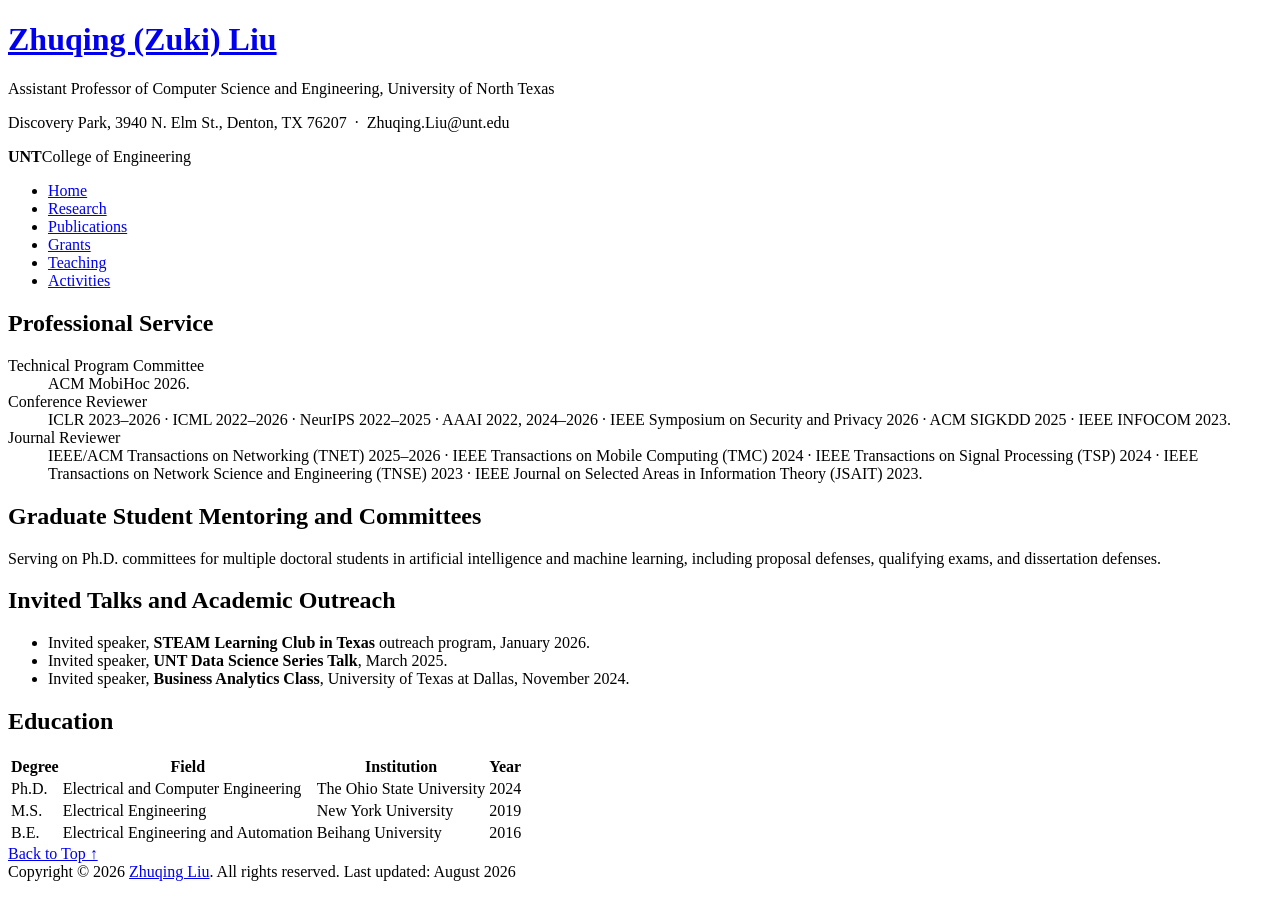
==== activities.html @ 9988d030 "Add files via upload" ====
<!DOCTYPE html>
<html lang="en">
<head>
<meta charset="utf-8">
<meta name="viewport" content="width=device-width, initial-scale=1">
<title>Activities &mdash; Zhuqing Liu</title>
<meta name="description" content="Professional service, invited talks, and education of Zhuqing Liu.">
<meta property="og:title" content="Activities &mdash; Zhuqing Liu">
<meta property="og:description" content="Professional service, invited talks, and education of Zhuqing Liu.">
<link rel="preconnect" href="https://fonts.googleapis.com">
<link rel="preconnect" href="https://fonts.gstatic.com" crossorigin>
<link href="https://fonts.googleapis.com/css2?family=Source+Sans+3:wght@400;600;700&display=swap" rel="stylesheet">
<link rel="stylesheet" href="style.css">
</head>
<body>
<a id="top"></a>

<div id="banner">
  <div class="inner">
    <div>
      <h1><a href="index.html">Zhuqing (Zuki) Liu</a></h1>
      <p class="tagline">Assistant Professor of Computer Science and Engineering, University of North Texas</p>
      <p class="where">Discovery Park, 3940 N. Elm St., Denton, TX 76207 &nbsp;&middot;&nbsp; Zhuqing.Liu@unt.edu</p>
    </div>
    <div class="crest"><strong>UNT</strong>College of Engineering</div>
  </div>
</div>

<div id="nav">
  <ul>
    <li><a href="index.html">Home</a></li>
    <li><a href="research.html">Research</a></li>
    <li><a href="publications.html">Publications</a></li>
    <li><a href="grants.html">Grants</a></li>
    <li><a href="teaching.html">Teaching</a></li>
    <li><a href="activities.html" class="active">Activities</a></li>
  </ul>
</div>

<div id="page">
  <h2>Professional Service</h2>

  <dl class="svc">
    <dt>Technical Program Committee</dt>
    <dd>ACM MobiHoc 2026.</dd>

    <dt>Conference Reviewer</dt>
    <dd>ICLR 2023&ndash;2026 &middot; ICML 2022&ndash;2026 &middot; NeurIPS 2022&ndash;2025 &middot;
        AAAI 2022, 2024&ndash;2026 &middot; IEEE Symposium on Security and Privacy 2026 &middot;
        ACM SIGKDD 2025 &middot; IEEE INFOCOM 2023.</dd>

    <dt>Journal Reviewer</dt>
    <dd>IEEE/ACM Transactions on Networking (TNET) 2025&ndash;2026 &middot;
        IEEE Transactions on Mobile Computing (TMC) 2024 &middot;
        IEEE Transactions on Signal Processing (TSP) 2024 &middot;
        IEEE Transactions on Network Science and Engineering (TNSE) 2023 &middot;
        IEEE Journal on Selected Areas in Information Theory (JSAIT) 2023.</dd>
  </dl>

  <h2>Graduate Student Mentoring and Committees</h2>
  <p>
    Serving on Ph.D. committees for multiple doctoral students in artificial intelligence and machine
    learning, including proposal defenses, qualifying exams, and dissertation defenses.
  </p>

  <h2>Invited Talks and Academic Outreach</h2>
  <ul class="plain">
    <li>Invited speaker, <b>STEAM Learning Club in Texas</b> outreach program, January 2026.</li>
    <li>Invited speaker, <b>UNT Data Science Series Talk</b>, March 2025.</li>
    <li>Invited speaker, <b>Business Analytics Class</b>, University of Texas at Dallas,
        November 2024.</li>
  </ul>

  <h2>Education</h2>
  <table class="grid">
    <tr><th>Degree</th><th>Field</th><th>Institution</th><th>Year</th></tr>
    <tr><td>Ph.D.</td><td>Electrical and Computer Engineering</td><td>The Ohio State University</td><td>2024</td></tr>
    <tr><td>M.S.</td><td>Electrical Engineering</td><td>New York University</td><td>2019</td></tr>
    <tr><td>B.E.</td><td>Electrical Engineering and Automation</td><td>Beihang University</td><td>2016</td></tr>
  </table>

  <a class="totop" href="#top">Back to Top &uarr;</a>
</div>

<div id="footer">
  <div class="inner">
    <span>Copyright &copy; 2026 <a href="mailto:Zhuqing.Liu@unt.edu">Zhuqing Liu</a>. All rights reserved.</span>
    <span>Last updated: August 2026</span>
  </div>
</div>

</body>
</html>
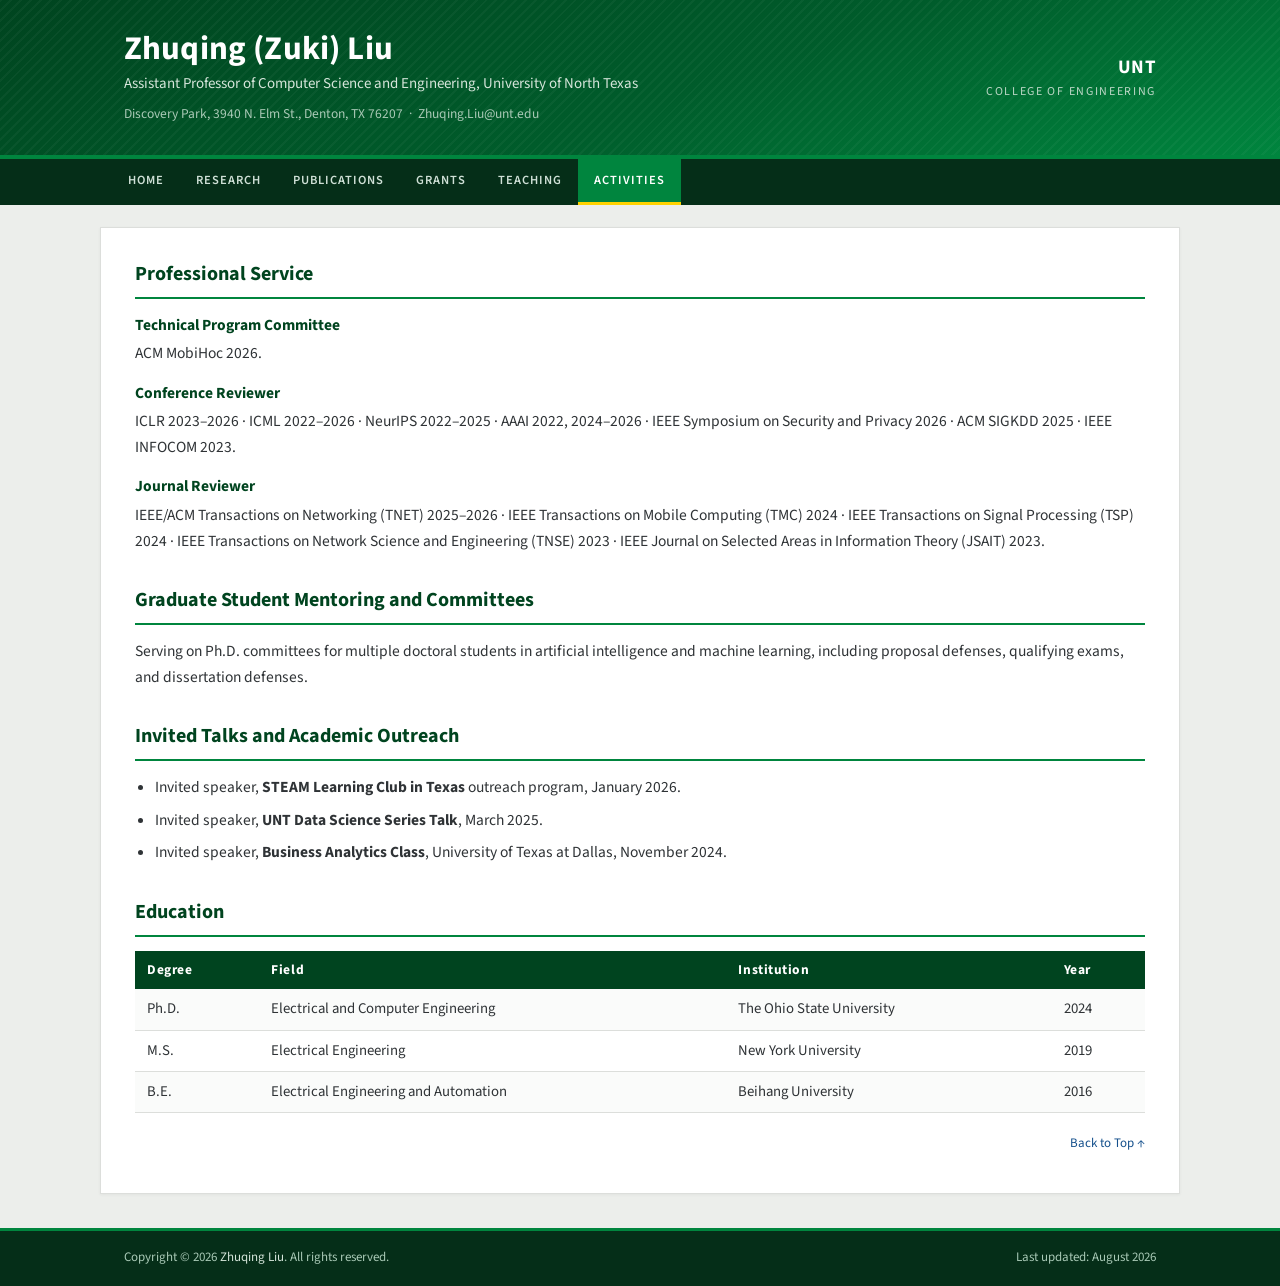
==== commit 46d70975: "Add files via upload" ====
--- a/activities.html
+++ b/activities.html
@@ -3,9 +3,9 @@
 <head>
 <meta charset="utf-8">
 <meta name="viewport" content="width=device-width, initial-scale=1">
-<title>Activities &mdash; Zhuqing Liu</title>
+<title>Activities | Zhuqing Liu</title>
 <meta name="description" content="Professional service, invited talks, and education of Zhuqing Liu.">
-<meta property="og:title" content="Activities &mdash; Zhuqing Liu">
+<meta property="og:title" content="Activities | Zhuqing Liu">
 <meta property="og:description" content="Professional service, invited talks, and education of Zhuqing Liu.">
 <link rel="preconnect" href="https://fonts.googleapis.com">
 <link rel="preconnect" href="https://fonts.gstatic.com" crossorigin>
--- a/style.css
+++ b/style.css
@@ -0,0 +1,350 @@
+/* =========================================================
+   Zhuqing Liu — academic homepage
+   Classic template layout: banner, nav bar, white content
+   panel, sidebar, footer.
+   ========================================================= */
+
+:root{
+  --green:      #00853e;   /* UNT green */
+  --green-dk:   #00441f;
+  --green-mid:  #005c2b;
+  --link:       #15508c;
+  --link-hover: #a02c00;
+  --role-red:   #c62828;
+  --text:       #2f3336;
+  --soft:       #6b7075;
+  --line:       #dcdedb;
+  --panel:      #ffffff;
+  --bg:         #eceeeb;
+  --wide:       1080px;
+}
+
+*,*::before,*::after{ box-sizing:border-box; }
+
+body{
+  margin:0;
+  background:var(--bg);
+  color:var(--text);
+  font-family:"Source Sans 3", Arial, Helvetica, sans-serif;
+  font-size:15.5px;
+  line-height:1.65;
+}
+
+a{ color:var(--link); text-decoration:none; }
+a:hover{ color:var(--link-hover); text-decoration:underline; }
+
+.inner{ max-width:var(--wide); margin:0 auto; padding:0 24px; }
+
+/* ---------- banner -------------------------------------- */
+
+#banner{
+  background:
+    repeating-linear-gradient(135deg, rgba(255,255,255,.035) 0 2px, transparent 2px 7px),
+    linear-gradient(160deg, var(--green-dk) 0%, var(--green-mid) 55%, var(--green) 100%);
+  color:#fff;
+  border-bottom:4px solid var(--green);
+}
+
+#banner .inner{
+  display:flex;
+  align-items:center;
+  justify-content:space-between;
+  gap:28px;
+  padding-top:30px;
+  padding-bottom:30px;
+}
+
+#banner h1{
+  font-size:33px;
+  font-weight:700;
+  letter-spacing:.005em;
+  margin:0 0 4px;
+  line-height:1.15;
+}
+#banner h1 a{ color:#fff; text-decoration:none; }
+#banner .tagline{ margin:0; font-size:15px; color:#d5e5da; }
+#banner .where{ margin:6px 0 0; font-size:13.5px; color:#a9c9b6; }
+
+.crest{
+  text-align:right;
+  font-size:12px;
+  letter-spacing:.14em;
+  text-transform:uppercase;
+  color:#bcd7c6;
+  line-height:1.5;
+  white-space:nowrap;
+}
+.crest strong{ display:block; font-size:19px; letter-spacing:.02em; color:#fff; font-weight:700; }
+
+/* ---------- nav ----------------------------------------- */
+
+#nav{ background:#052e18; }
+#nav ul{
+  max-width:var(--wide);
+  margin:0 auto;
+  padding:0 12px;
+  list-style:none;
+  display:flex;
+  flex-wrap:wrap;
+}
+#nav a{
+  display:block;
+  padding:11px 16px;
+  color:#cfe0d6;
+  font-size:12.5px;
+  font-weight:600;
+  letter-spacing:.08em;
+  text-transform:uppercase;
+  text-decoration:none;
+  border-bottom:3px solid transparent;
+}
+#nav a:hover{ background:#0a4526; color:#fff; text-decoration:none; }
+#nav a.active{ background:var(--green); color:#fff; border-bottom-color:#ffd200; }
+
+/* ---------- page panel ---------------------------------- */
+
+#page{
+  max-width:var(--wide);
+  margin:22px auto 34px;
+  background:var(--panel);
+  border:1px solid var(--line);
+  box-shadow:0 1px 3px rgba(0,0,0,.05);
+  padding:30px 34px 38px;
+}
+
+.cols{ display:grid; grid-template-columns:236px minmax(0,1fr); gap:34px; align-items:start; }
+
+/* ---------- sidebar ------------------------------------- */
+
+#sidebar .photo{
+  width:100%;
+  display:block;
+  border:1px solid var(--line);
+  padding:4px;
+  background:#fff;
+}
+
+.card{
+  border:1px solid var(--line);
+  border-top:3px solid var(--green);
+  padding:12px 14px;
+  margin-top:16px;
+  font-size:14px;
+  line-height:1.55;
+}
+.card h3{
+  margin:0 0 8px;
+  font-size:13px;
+  letter-spacing:.09em;
+  text-transform:uppercase;
+  color:var(--green-dk);
+}
+.card p{ margin:0 0 8px; }
+.card p:last-child{ margin-bottom:0; }
+.card .k{ color:var(--soft); display:block; font-size:12.5px; }
+.card a{ word-break:break-word; }
+
+.btn{
+  display:block;
+  text-align:center;
+  background:var(--green);
+  color:#fff !important;
+  padding:9px 10px;
+  margin-top:14px;
+  font-size:13px;
+  font-weight:700;
+  letter-spacing:.07em;
+  text-transform:uppercase;
+  border:0;
+}
+.btn:hover{ background:var(--green-dk); text-decoration:none; }
+
+/* ---------- headings & text ----------------------------- */
+
+h2{
+  font-size:20px;
+  font-weight:700;
+  color:var(--green-dk);
+  border-bottom:2px solid var(--green);
+  padding-bottom:6px;
+  margin:30px 0 14px;
+}
+h2:first-child, .content > h2:first-of-type{ margin-top:0; }
+
+h3{ font-size:16px; font-weight:700; color:#1e2426; margin:22px 0 8px; }
+
+p{ margin:0 0 12px; }
+
+.lead{ font-size:16.5px; }
+
+hr.sep{ border:0; border-top:1px solid var(--line); margin:26px 0; }
+
+/* ---------- callout ------------------------------------- */
+
+.notice{
+  background:#f2f8f4;
+  border:1px solid #cfe3d7;
+  border-left:5px solid var(--green);
+  padding:12px 16px;
+  margin:0 0 16px;
+}
+.notice b{ color:var(--green-dk); }
+
+/* ---------- news ---------------------------------------- */
+
+ul.news{ list-style:none; margin:0; padding:0; }
+ul.news li{
+  padding:8px 0 8px 20px;
+  border-bottom:1px dotted var(--line);
+  position:relative;
+  font-size:14.8px;
+}
+ul.news li::before{
+  content:"\25AA";
+  position:absolute;
+  left:2px;
+  top:7px;
+  color:var(--green);
+  font-size:11px;
+}
+ul.news li:last-child{ border-bottom:0; }
+ul.news b{ color:#1e2426; }
+
+/* ---------- numbered lists (publications) --------------- */
+
+ol.pubs{ margin:0; padding-left:26px; }
+ol.pubs > li{
+  margin-bottom:13px;
+  padding-left:4px;
+  font-size:14.8px;
+  line-height:1.6;
+}
+ol.pubs .title{ font-weight:700; color:#1e2426; }
+ol.pubs .title a{ font-weight:700; }
+ol.pubs .self{ text-decoration:underline; }
+ol.pubs .flag{ color:#a02c00; font-weight:700; }
+
+.yearbar{
+  background:#f4f6f4;
+  border-left:5px solid var(--green);
+  padding:5px 12px;
+  margin:24px 0 12px;
+  font-size:15px;
+  font-weight:700;
+  color:var(--green-dk);
+  letter-spacing:.03em;
+}
+
+/* ---------- grants -------------------------------------- */
+
+.agency{
+  background:var(--green-dk);
+  color:#fff;
+  padding:7px 14px;
+  margin:26px 0 0;
+  font-size:14.5px;
+  font-weight:700;
+  letter-spacing:.05em;
+}
+.agency:first-of-type{ margin-top:8px; }
+
+ol.grants{ margin:12px 0 0; padding-left:26px; }
+ol.grants > li{ margin-bottom:15px; font-size:14.8px; line-height:1.62; }
+ol.grants .title{ font-weight:700; color:#1e2426; }
+ol.grants .role{ font-weight:700; color:var(--role-red); }
+
+/* PI / Lead PI / Sole PI, highlighted wherever they appear */
+.role{ color:var(--role-red); font-weight:700; }
+table.summary .role{ font-weight:700; }
+ul.news .role{ font-weight:700; }
+ol.grants .amt{ font-weight:700; }
+
+table.summary{
+  width:100%;
+  border-collapse:collapse;
+  margin:0 0 6px;
+  font-size:14.5px;
+}
+table.summary th{
+  background:#f4f6f4;
+  text-align:left;
+  padding:8px 12px;
+  border:1px solid var(--line);
+  color:var(--green-dk);
+  width:230px;
+}
+table.summary td{ padding:8px 12px; border:1px solid var(--line); }
+
+/* ---------- generic tables (teaching) ------------------- */
+
+table.grid{ width:100%; border-collapse:collapse; font-size:14.8px; margin:0 0 10px; }
+table.grid th{
+  background:var(--green-dk);
+  color:#fff;
+  text-align:left;
+  padding:8px 12px;
+  font-weight:700;
+  font-size:13.5px;
+  letter-spacing:.04em;
+}
+table.grid td{ padding:8px 12px; border-bottom:1px solid var(--line); vertical-align:top; }
+table.grid tr:nth-child(even) td{ background:#fafbfa; }
+
+/* ---------- misc lists ---------------------------------- */
+
+ul.plain{ margin:0 0 12px; padding-left:20px; }
+ul.plain li{ margin-bottom:7px; }
+
+dl.svc{ margin:0; }
+dl.svc dt{ font-weight:700; color:var(--green-dk); margin-top:14px; }
+dl.svc dd{ margin:3px 0 0; }
+
+.foot-note{ font-size:13.5px; color:var(--soft); margin-top:16px; }
+
+/* ---------- footer -------------------------------------- */
+
+#footer{
+  border-top:3px solid var(--green);
+  background:#052e18;
+  color:#a9c9b6;
+  font-size:13px;
+}
+#footer .inner{
+  display:flex;
+  justify-content:space-between;
+  gap:16px;
+  flex-wrap:wrap;
+  padding-top:16px;
+  padding-bottom:18px;
+}
+#footer a{ color:#d5e5da; }
+
+.totop{ display:block; text-align:right; font-size:13px; margin-top:20px; }
+
+/* ---------- responsive ---------------------------------- */
+
+@media (max-width:860px){
+  #banner .inner{ flex-direction:column; align-items:flex-start; gap:10px; padding-top:22px; padding-bottom:22px; }
+  #banner h1{ font-size:26px; }
+  .crest{ text-align:left; }
+  #nav ul{ padding:0; }
+  #nav a{ padding:10px 12px; font-size:11.5px; }
+  #page{ padding:22px 18px 28px; margin:14px auto 24px; }
+  .cols{ grid-template-columns:1fr; gap:22px; }
+  #sidebar{ display:grid; grid-template-columns:150px minmax(0,1fr); gap:16px; align-items:start; }
+  #sidebar .card:first-of-type{ margin-top:0; }
+  table.summary th{ width:auto; }
+}
+
+@media (max-width:520px){
+  #sidebar{ grid-template-columns:1fr; }
+}
+
+@media print{
+  body{ background:#fff; font-size:10.5pt; }
+  #nav, #footer, .totop, .btn{ display:none; }
+  #page{ border:0; box-shadow:none; margin:0; padding:0; max-width:none; }
+  #banner{ background:#fff; color:#000; border-bottom:2px solid #000; }
+  #banner h1 a, #banner .tagline, #banner .where, .crest, .crest strong{ color:#000; }
+  a{ color:#000; }
+}
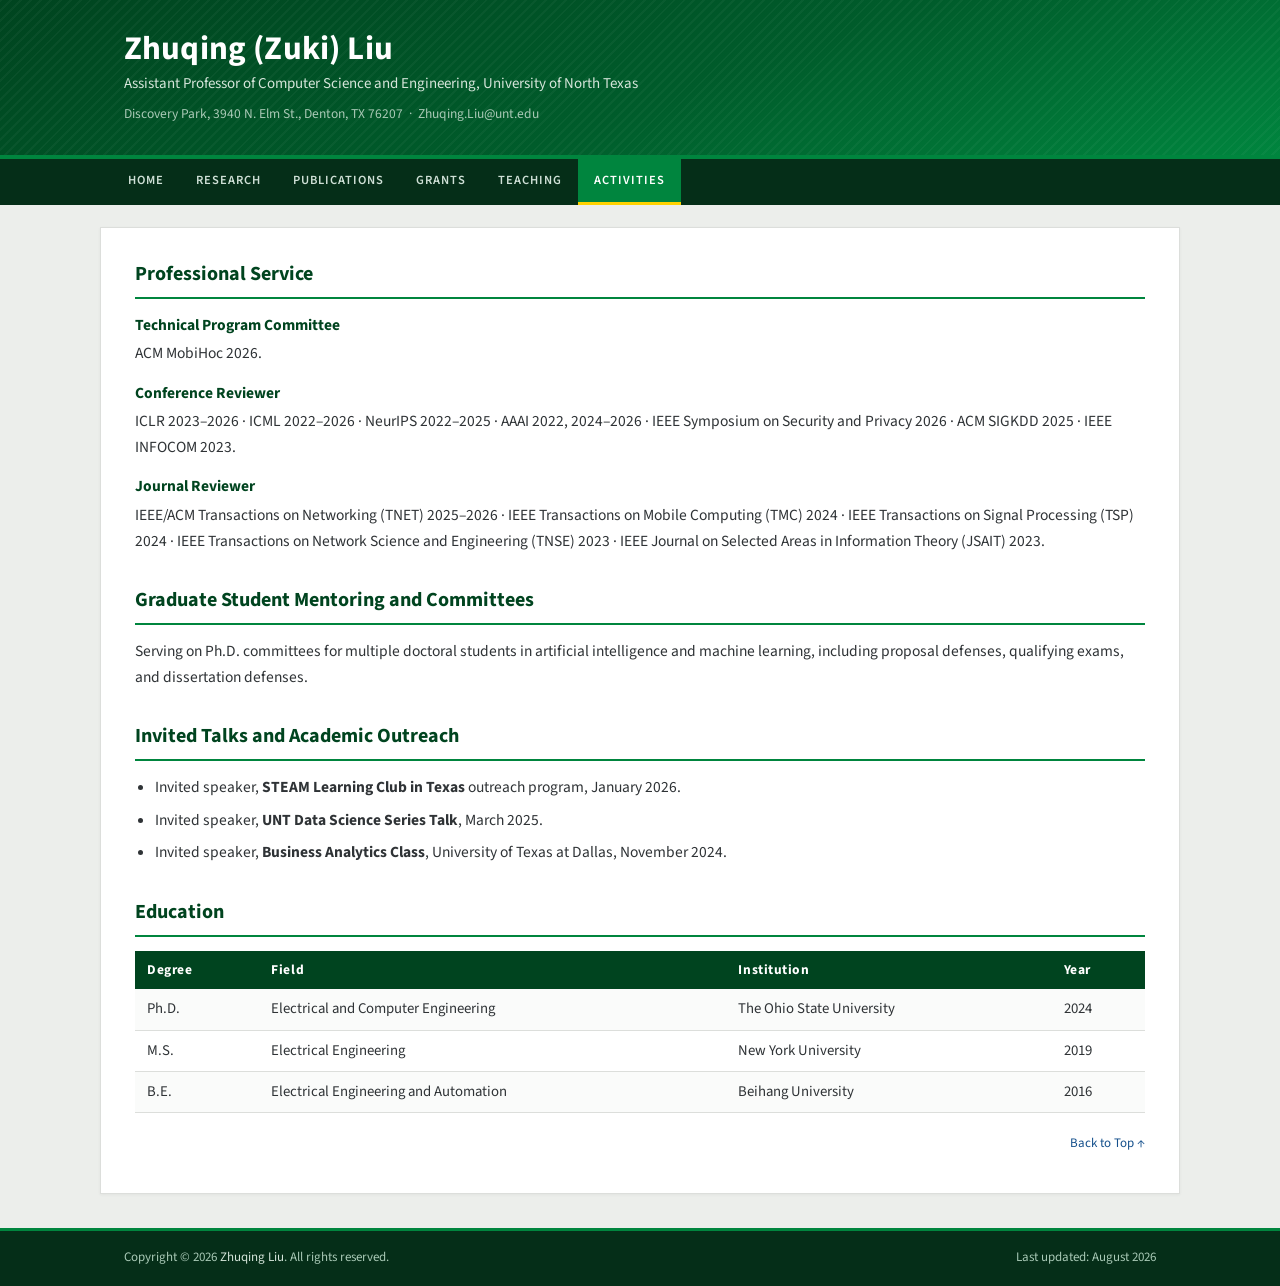
==== commit 8ed54bbe: "Update activities.html" ====
--- a/activities.html
+++ b/activities.html
@@ -22,7 +22,6 @@
       <p class="tagline">Assistant Professor of Computer Science and Engineering, University of North Texas</p>
       <p class="where">Discovery Park, 3940 N. Elm St., Denton, TX 76207 &nbsp;&middot;&nbsp; Zhuqing.Liu@unt.edu</p>
     </div>
-    <div class="crest"><strong>UNT</strong>College of Engineering</div>
   </div>
 </div>
 
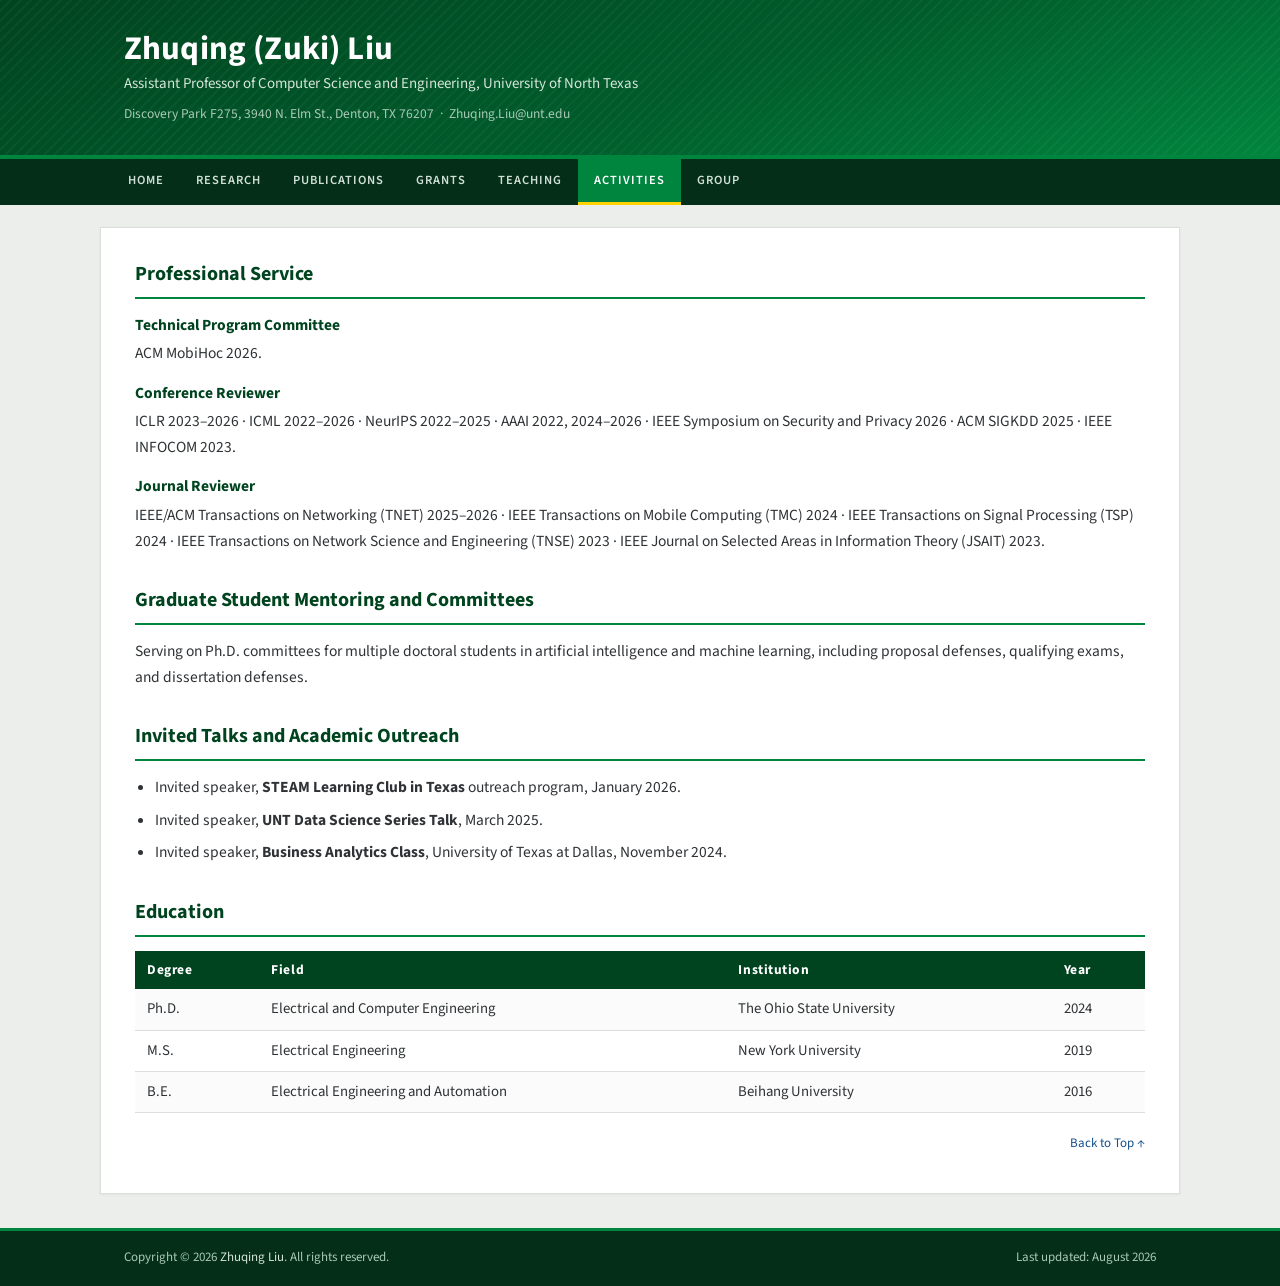
==== commit 93a20a9c: "Add files via upload" ====
--- a/activities.html
+++ b/activities.html
@@ -20,7 +20,7 @@
     <div>
       <h1><a href="index.html">Zhuqing (Zuki) Liu</a></h1>
       <p class="tagline">Assistant Professor of Computer Science and Engineering, University of North Texas</p>
-      <p class="where">Discovery Park, 3940 N. Elm St., Denton, TX 76207 &nbsp;&middot;&nbsp; Zhuqing.Liu@unt.edu</p>
+      <p class="where">Discovery Park F275, 3940 N. Elm St., Denton, TX 76207 &nbsp;&middot;&nbsp; Zhuqing.Liu@unt.edu</p>
     </div>
   </div>
 </div>
@@ -33,6 +33,7 @@
     <li><a href="grants.html">Grants</a></li>
     <li><a href="teaching.html">Teaching</a></li>
     <li><a href="activities.html" class="active">Activities</a></li>
+    <li><a href="group.html">Group</a></li>
   </ul>
 </div>
 
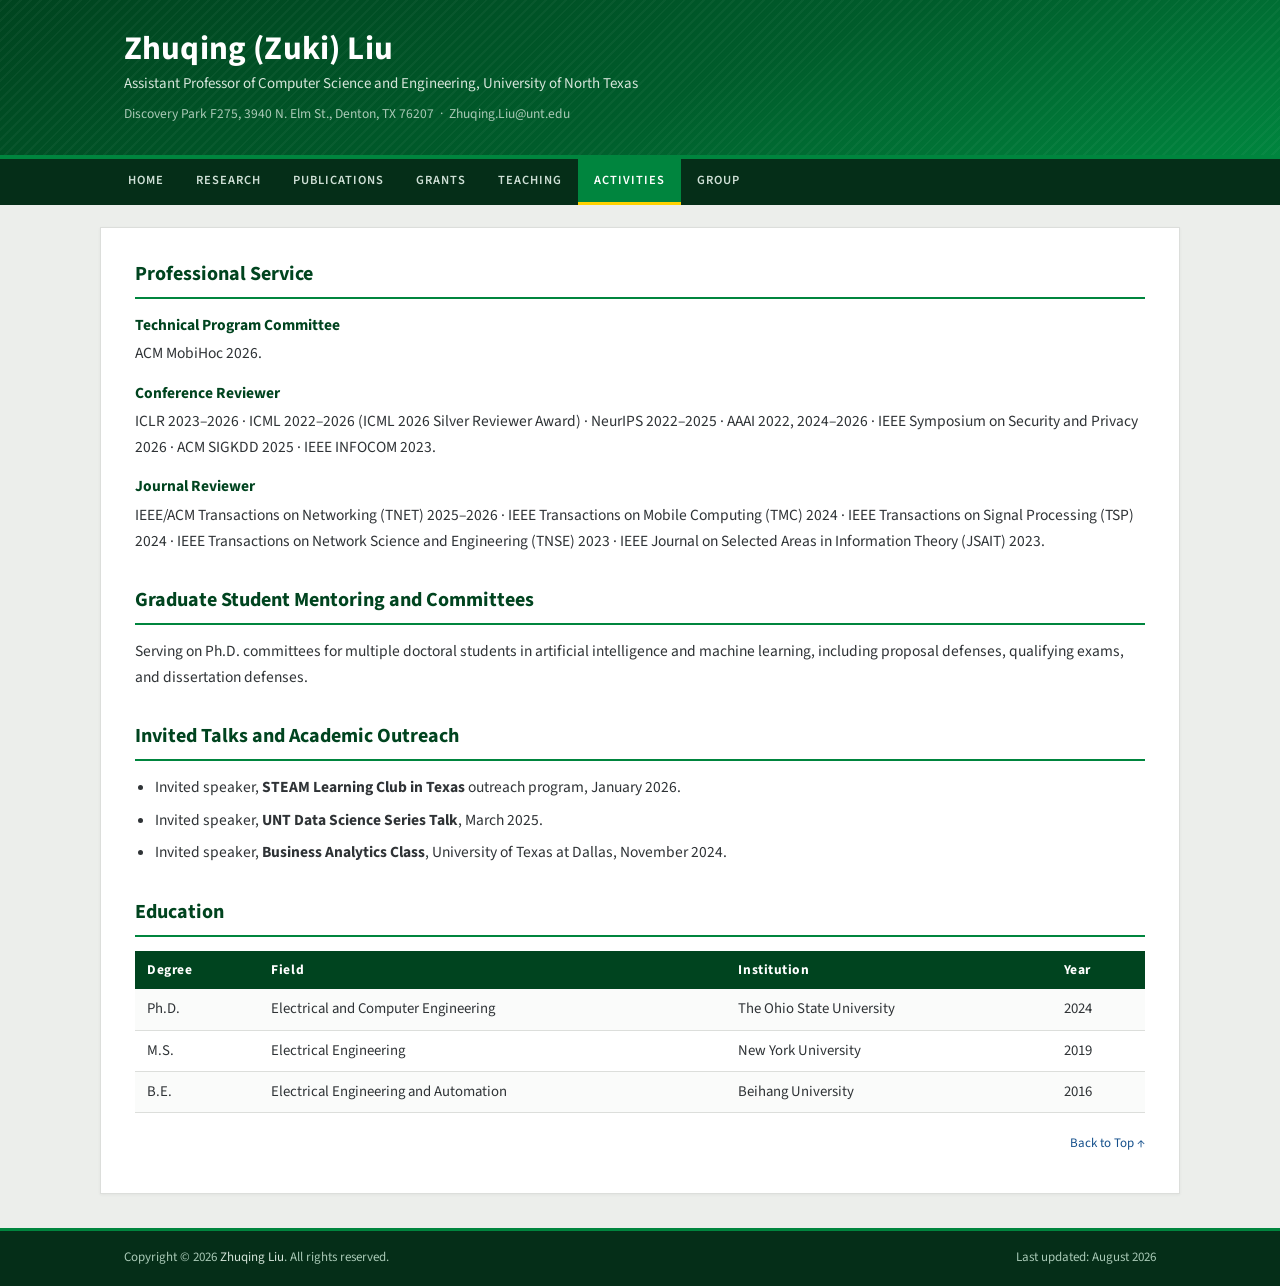
==== commit 8fe9dae6: "Update activities.html" ====
--- a/activities.html
+++ b/activities.html
@@ -45,7 +45,7 @@
     <dd>ACM MobiHoc 2026.</dd>
 
     <dt>Conference Reviewer</dt>
-    <dd>ICLR 2023&ndash;2026 &middot; ICML 2022&ndash;2026 &middot; NeurIPS 2022&ndash;2025 &middot;
+    <dd>ICLR 2023&ndash;2026 &middot; ICML 2022&ndash;2026 (ICML 2026 Silver Reviewer Award) &middot; NeurIPS 2022&ndash;2025 &middot;
         AAAI 2022, 2024&ndash;2026 &middot; IEEE Symposium on Security and Privacy 2026 &middot;
         ACM SIGKDD 2025 &middot; IEEE INFOCOM 2023.</dd>
 
--- a/style.css
+++ b/style.css
@@ -301,6 +301,71 @@
 
 .foot-note{ font-size:13.5px; color:var(--soft); margin-top:16px; }
 
+/* ---------- people / group ------------------------------ */
+
+.person{
+  display:grid;
+  grid-template-columns:150px minmax(0,1fr);
+  gap:22px;
+  background:#f7f8f7;
+  border:1px solid var(--line);
+  padding:18px 20px;
+  margin:0 0 16px;
+  align-items:start;
+}
+
+.person .mug{
+  width:150px;
+  height:150px;
+  object-fit:cover;
+  display:block;
+  border:1px solid var(--line);
+  background:#fff;
+}
+
+.person h3{
+  margin:0 0 6px;
+  font-size:19px;
+  font-weight:700;
+  color:var(--green-dk);
+}
+.person h3 a{ color:var(--green-dk); }
+
+.person .when{
+  margin:0 0 10px;
+  font-size:14.2px;
+  color:var(--soft);
+}
+
+.person p{ margin:0 0 8px; font-size:14.8px; line-height:1.6; }
+.person p:last-child{ margin-bottom:0; }
+.person .lbl{ font-weight:700; color:#1e2426; }
+.person .award{ color:var(--role-red); font-weight:700; }
+
+.alum{ list-style:none; margin:0; padding:0; }
+.alum li{
+  padding:9px 0;
+  border-bottom:1px solid var(--line);
+  font-size:14.8px;
+}
+.alum li:last-child{ border-bottom:0; }
+.alum .who{ font-weight:700; color:#1e2426; }
+
+.join{
+  background:#f2f8f4;
+  border:1px solid #cfe3d7;
+  border-left:5px solid var(--green);
+  padding:12px 16px;
+  margin:0 0 16px;
+  font-size:14.8px;
+}
+.join b{ color:var(--green-dk); }
+
+@media (max-width:640px){
+  .person{ grid-template-columns:1fr; gap:14px; }
+  .person .mug{ width:130px; height:130px; }
+}
+
 /* ---------- footer -------------------------------------- */
 
 #footer{
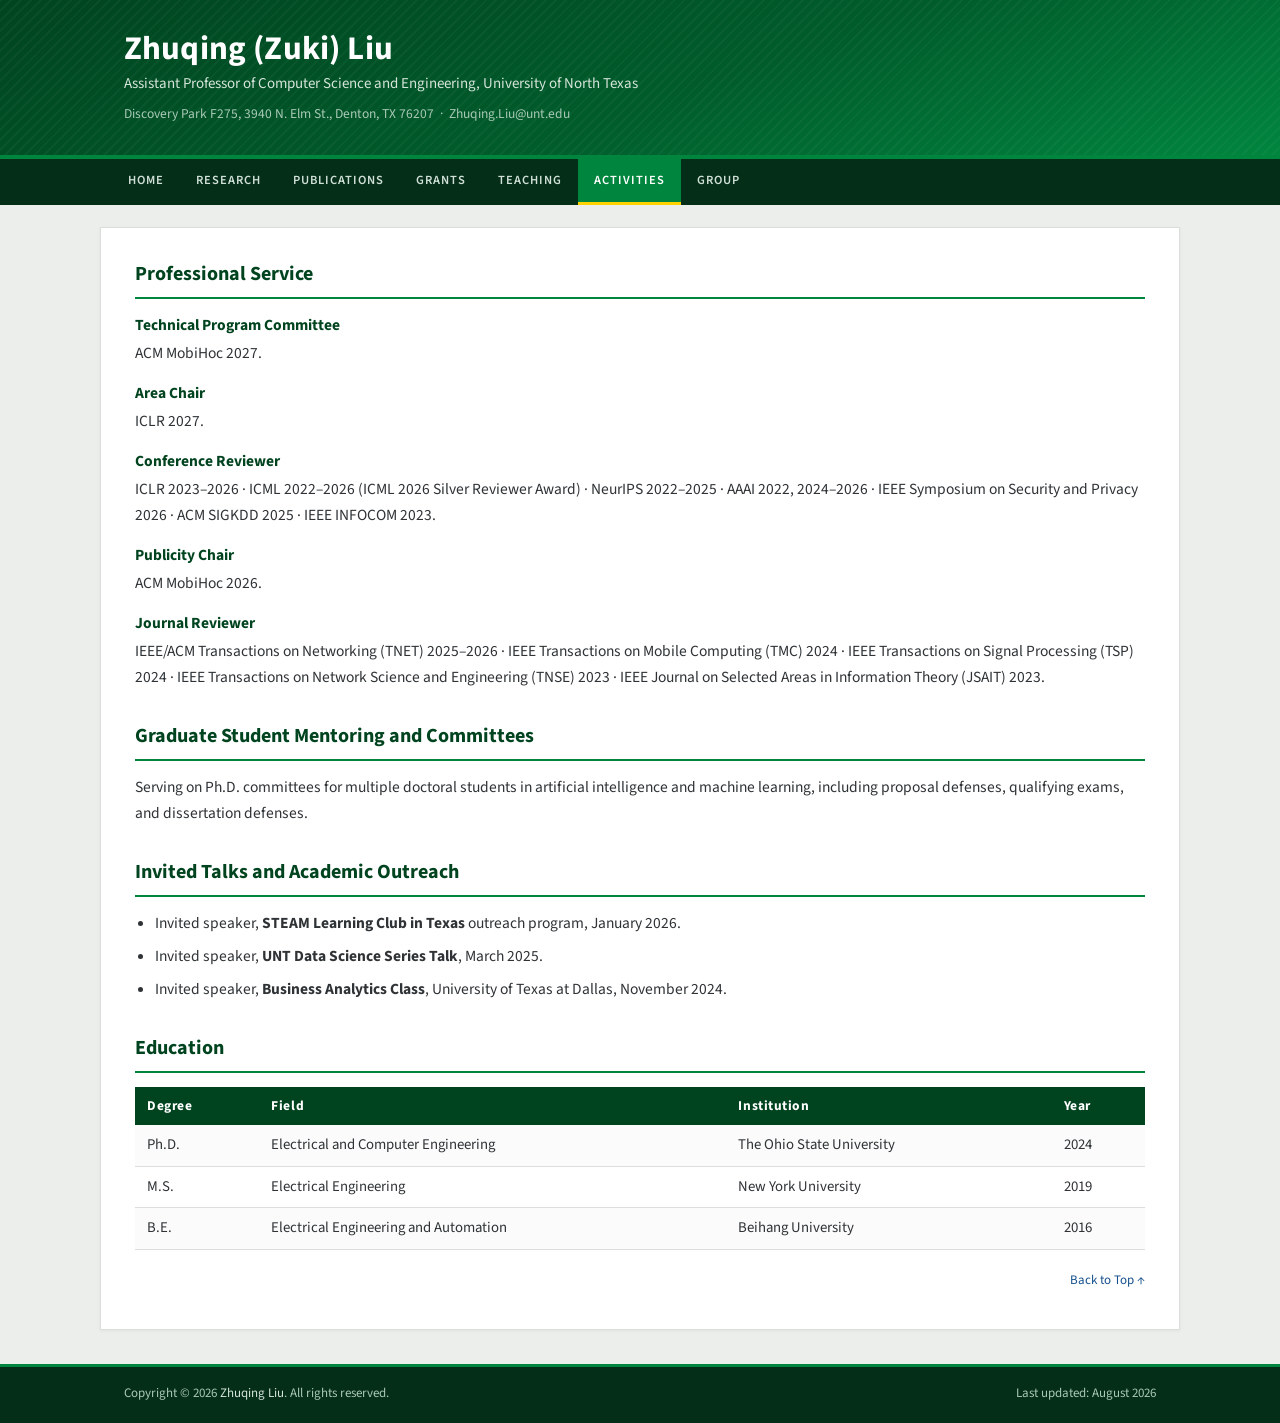
==== commit c10a4e74: "Update activities.html" ====
--- a/activities.html
+++ b/activities.html
@@ -41,14 +41,23 @@
   <h2>Professional Service</h2>
 
   <dl class="svc">
+
     <dt>Technical Program Committee</dt>
-    <dd>ACM MobiHoc 2026.</dd>
+    <dd>ACM MobiHoc 2027.</dd>
+
+    
+    <dt>Area Chair</dt>
+    <dd>ICLR 2027.</dd>
 
     <dt>Conference Reviewer</dt>
     <dd>ICLR 2023&ndash;2026 &middot; ICML 2022&ndash;2026 (ICML 2026 Silver Reviewer Award) &middot; NeurIPS 2022&ndash;2025 &middot;
         AAAI 2022, 2024&ndash;2026 &middot; IEEE Symposium on Security and Privacy 2026 &middot;
         ACM SIGKDD 2025 &middot; IEEE INFOCOM 2023.</dd>
 
+    <dt>Publicity Chair</dt>
+    <dd>ACM MobiHoc 2026.</dd>
+
+    
     <dt>Journal Reviewer</dt>
     <dd>IEEE/ACM Transactions on Networking (TNET) 2025&ndash;2026 &middot;
         IEEE Transactions on Mobile Computing (TMC) 2024 &middot;
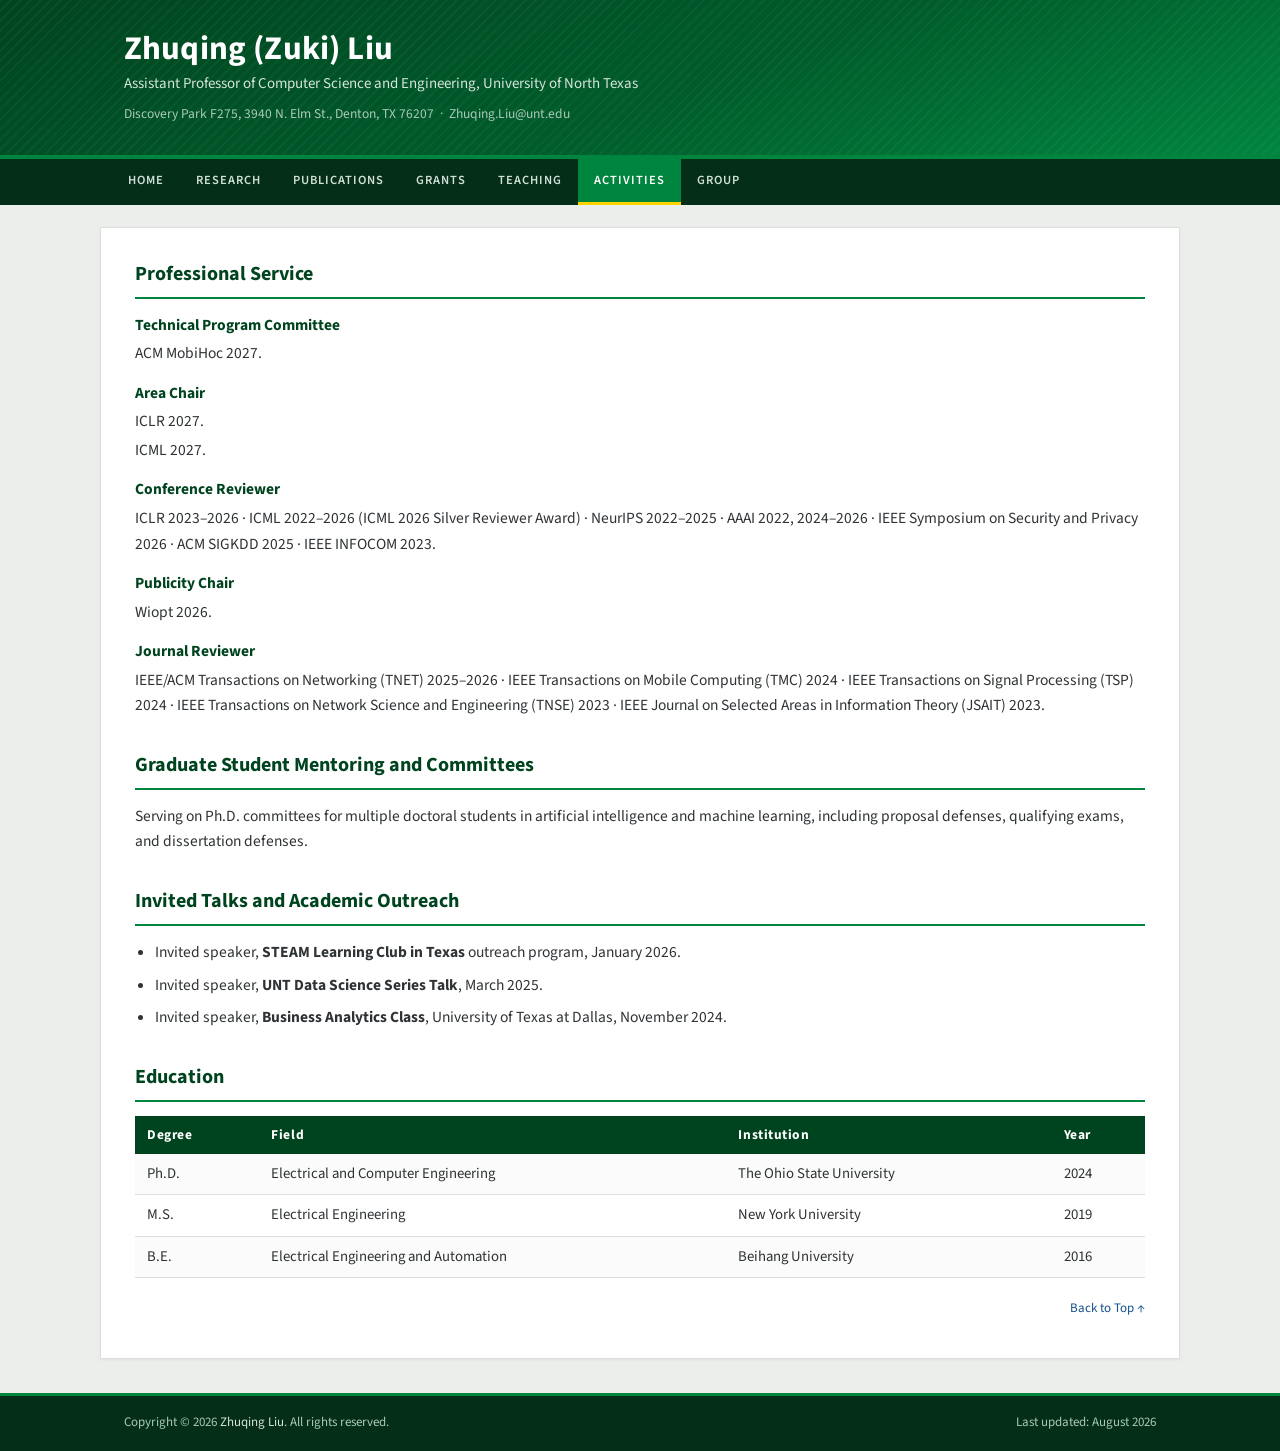
==== commit db7b8354: "Update activities.html" ====
--- a/activities.html
+++ b/activities.html
@@ -48,6 +48,7 @@
     
     <dt>Area Chair</dt>
     <dd>ICLR 2027.</dd>
+     <dd>ICML 2027.</dd>
 
     <dt>Conference Reviewer</dt>
     <dd>ICLR 2023&ndash;2026 &middot; ICML 2022&ndash;2026 (ICML 2026 Silver Reviewer Award) &middot; NeurIPS 2022&ndash;2025 &middot;
@@ -55,7 +56,7 @@
         ACM SIGKDD 2025 &middot; IEEE INFOCOM 2023.</dd>
 
     <dt>Publicity Chair</dt>
-    <dd>ACM MobiHoc 2026.</dd>
+    <dd>Wiopt 2026.</dd>
 
     
     <dt>Journal Reviewer</dt>
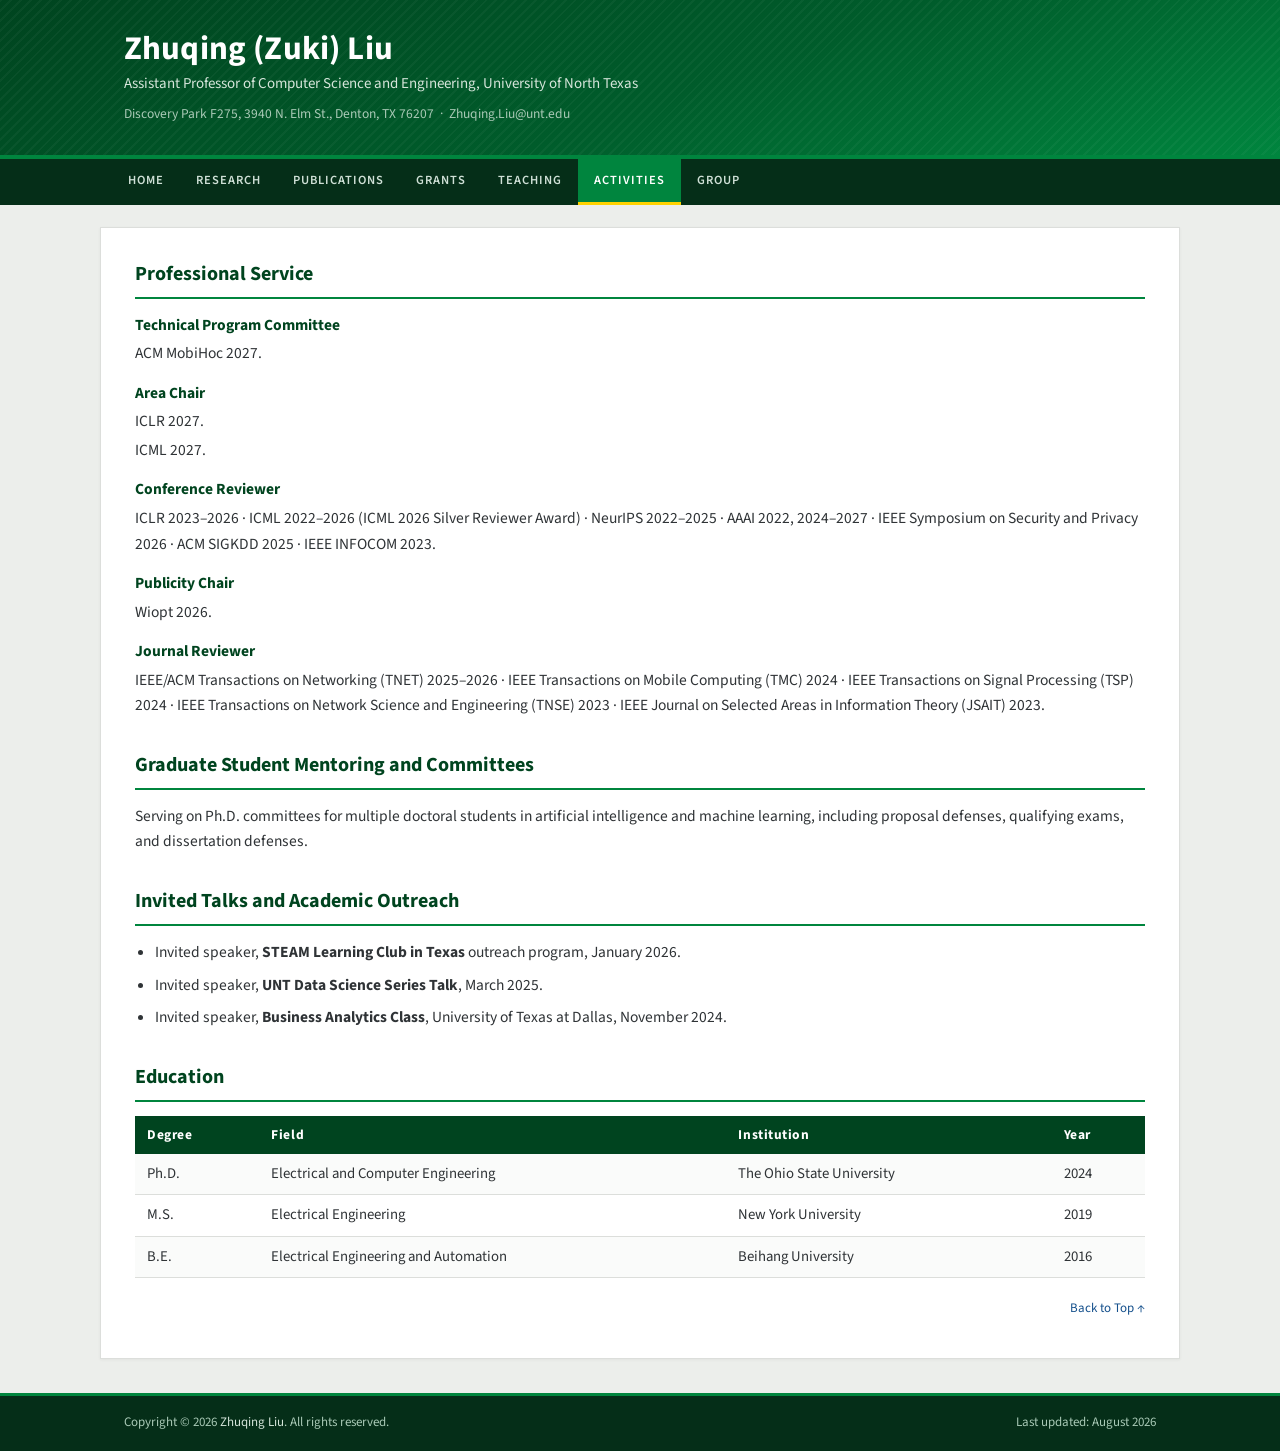
==== commit 564acf6b: "Update activities.html" ====
--- a/activities.html
+++ b/activities.html
@@ -52,7 +52,7 @@
 
     <dt>Conference Reviewer</dt>
     <dd>ICLR 2023&ndash;2026 &middot; ICML 2022&ndash;2026 (ICML 2026 Silver Reviewer Award) &middot; NeurIPS 2022&ndash;2025 &middot;
-        AAAI 2022, 2024&ndash;2026 &middot; IEEE Symposium on Security and Privacy 2026 &middot;
+        AAAI 2022, 2024&ndash;2027 &middot; IEEE Symposium on Security and Privacy 2026 &middot;
         ACM SIGKDD 2025 &middot; IEEE INFOCOM 2023.</dd>
 
     <dt>Publicity Chair</dt>
